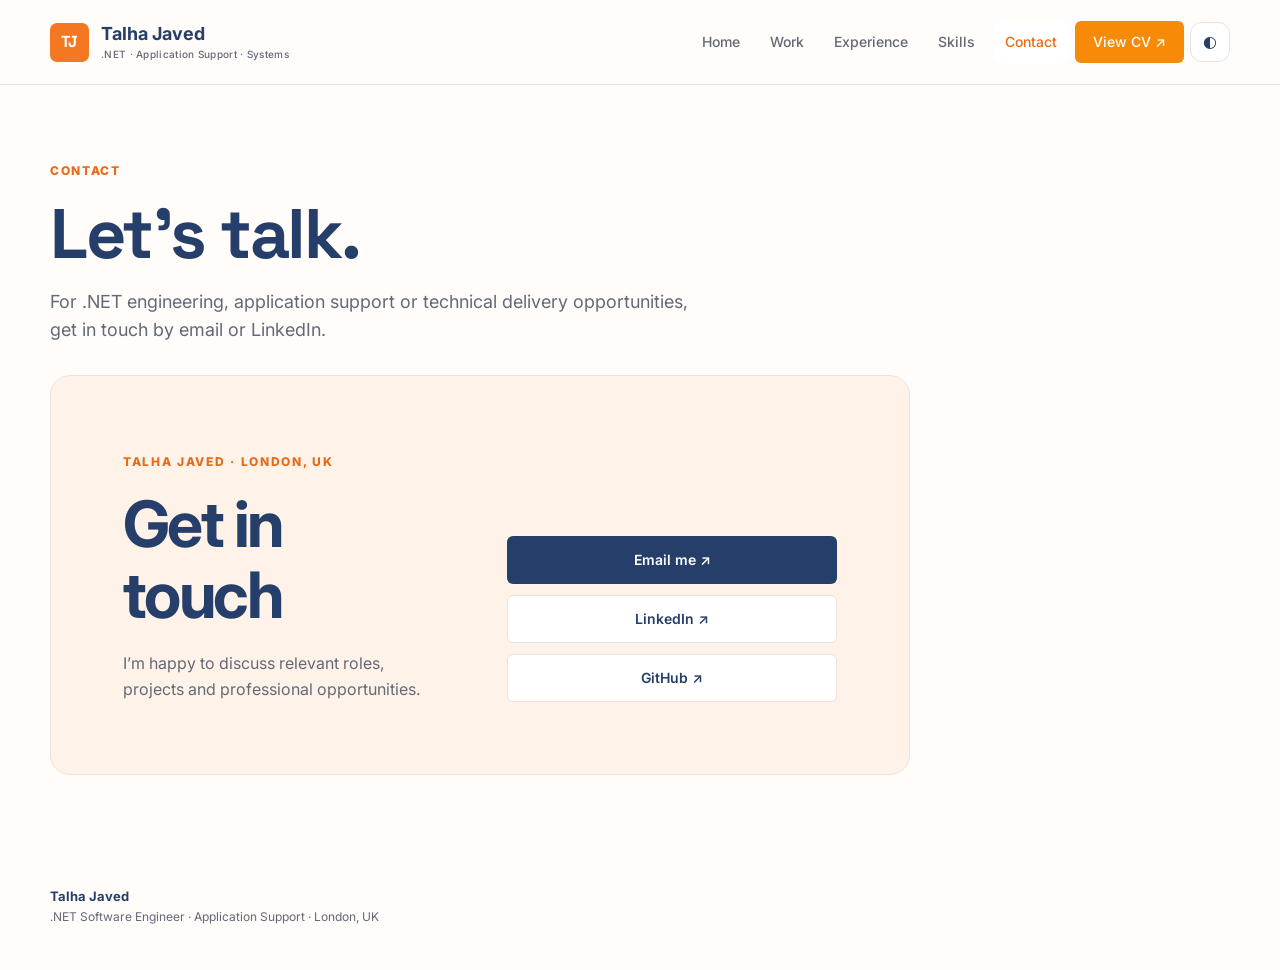
==== docs/contact.html @ e566cce7 "Create a dedicated Contact page" ====
<!doctype html>
<html lang="en">
<head>
  <meta charset="utf-8" />
  <meta name="viewport" content="width=device-width, initial-scale=1" />
  <meta name="theme-color" content="#fffcfa" />
  <meta name="description" content="Contact Talha Javed about .NET engineering, application support and technical delivery opportunities." />
  <meta name="author" content="Talha Javed" />
  <meta property="og:title" content="Contact | Talha Javed" />
  <meta property="og:description" content="Contact Talha Javed by email or LinkedIn." />
  <meta property="og:type" content="website" />
  <meta property="og:url" content="https://talhajavedawan.github.io/portfolio/contact.html" />
  <link rel="preconnect" href="https://fonts.googleapis.com" />
  <link rel="preconnect" href="https://fonts.gstatic.com" crossorigin />
  <link href="https://fonts.googleapis.com/css2?family=Inter:wght@400;500;600;700;800&family=Space+Grotesk:wght@600;700&display=swap" rel="stylesheet" />
  <link rel="stylesheet" href="./styles.css" />
  <title>Contact | Talha Javed</title>
  <style>
    .contact-page {padding-top:72px;min-height:65vh}
    .contact-page h1 {font-family:"Space Grotesk",Inter,sans-serif;font-size:clamp(42px,5.5vw,70px);line-height:1.1;letter-spacing:-.035em;margin:12px 0 16px}
    .contact-page .contact-lead {color:var(--muted);font-size:18px;max-width:640px;margin:0 0 30px}
    .contact-page .contact-card {max-width:860px}
    .nav-links a[aria-current] {color:var(--accent);background:var(--panel)}
    @media(max-width:820px){.contact-page{padding-top:40px}}
  </style>
</head>
<body>
  <header class="site-header">
    <nav class="nav shell" aria-label="Primary navigation">
      <a class="brand" href="./" aria-label="Talha Javed home">
        <span class="brand-mark">TJ</span>
        <span class="brand-copy">Talha Javed<small>.NET · Application Support · Systems</small></span>
      </a>
      <button class="menu-toggle" type="button" aria-label="Open navigation" aria-expanded="false">
        <span></span><span></span><span></span>
      </button>
      <div class="nav-links">
        <a href="./">Home</a>
        <a href="./work.html">Work</a>
        <a href="./experience.html">Experience</a>
        <a href="./portfolio.html#skills">Skills</a>
        <a href="./contact.html" aria-current="page">Contact</a>
        <a class="nav-cv" href="./cv/Talha_Javed_CV.pdf" target="_blank" rel="noopener noreferrer">View CV ↗</a>
        <button class="theme-toggle" type="button" aria-label="Toggle colour theme" title="Toggle colour theme"><span class="theme-icon" aria-hidden="true">◐</span></button>
      </div>
    </nav>
  </header>
  <main id="top">
    <section class="section shell contact-page">
      <span class="kicker">Contact</span>
      <h1>Let’s talk.</h1>
      <p class="contact-lead">For .NET engineering, application support or technical delivery opportunities, get in touch by email or LinkedIn.</p>
      <div class="contact-card">
        <div>
          <span class="kicker">Talha Javed · London, UK</span>
          <h2>Get in touch</h2>
          <p>I’m happy to discuss relevant roles, projects and professional opportunities.</p>
        </div>
        <div class="contact-actions">
          <a class="button button-primary" href="mailto:talhajavedawan7@gmail.com">Email me ↗</a>
          <a class="button button-secondary" href="https://www.linkedin.com/in/talha-javed-013319173/" target="_blank" rel="noopener noreferrer">LinkedIn ↗</a>
          <a class="button button-secondary" href="https://github.com/talhajavedawan" target="_blank" rel="noopener noreferrer">GitHub ↗</a>
        </div>
      </div>
    </section>
  </main>
  <footer class="site-footer shell"><div><strong>Talha Javed</strong><span>.NET Software Engineer · Application Support · London, UK</span></div></footer>
  <script src="./script.js"></script>
</body>
</html>
---- docs/styles.css ----
:root {
  --bg: #07111f;
  --bg-soft: #0b1626;
  --panel: rgba(16, 28, 47, 0.72);
  --panel-solid: #101c2f;
  --text: #f6f8fb;
  --muted: #9ca9ba;
  --line: rgba(255, 255, 255, 0.1);
  --accent: #73e5c2;
  --accent-2: #7bb7ff;
  --accent-3: #b59cff;
  --shadow: 0 24px 80px rgba(0, 0, 0, 0.36);
  --radius-xl: 30px;
  --radius-lg: 22px;
  --radius-md: 16px;
  --shell: 1180px;
}

html[data-theme="light"] {
  --bg: #f4f7fb;
  --bg-soft: #eaf0f7;
  --panel: rgba(255, 255, 255, 0.74);
  --panel-solid: #ffffff;
  --text: #102033;
  --muted: #5d6c7e;
  --line: rgba(16, 32, 51, 0.11);
  --accent: #0f9f80;
  --accent-2: #276ec9;
  --accent-3: #7858d7;
  --shadow: 0 22px 70px rgba(44, 72, 108, 0.16);
}

* { box-sizing: border-box; }
html { scroll-behavior: smooth; }
body {
  margin: 0;
  color: var(--text);
  background:
    radial-gradient(circle at 10% -10%, rgba(115, 229, 194, 0.08), transparent 32%),
    radial-gradient(circle at 100% 10%, rgba(123, 183, 255, 0.08), transparent 32%),
    var(--bg);
  font-family: Inter, system-ui, -apple-system, BlinkMacSystemFont, "Segoe UI", sans-serif;
  line-height: 1.6;
  overflow-x: hidden;
}

::selection { background: var(--accent); color: #07111f; }
a { color: inherit; text-decoration: none; }
button, input, textarea { font: inherit; }
img { max-width: 100%; display: block; }
button { color: inherit; }

.shell { width: min(calc(100% - 40px), var(--shell)); margin-inline: auto; }
.section { padding: 112px 0; }

.page-glow {
  position: fixed;
  width: 420px;
  height: 420px;
  border-radius: 999px;
  filter: blur(90px);
  opacity: .12;
  pointer-events: none;
  z-index: -1;
}
.page-glow-one { top: 12vh; left: -180px; background: var(--accent); }
.page-glow-two { top: 52vh; right: -220px; background: var(--accent-2); }

.site-header {
  position: sticky;
  top: 0;
  z-index: 50;
  padding: 14px 0;
  background: linear-gradient(to bottom, rgba(7, 17, 31, .88), rgba(7, 17, 31, .52), transparent);
  backdrop-filter: blur(14px);
}
html[data-theme="light"] .site-header {
  background: linear-gradient(to bottom, rgba(244, 247, 251, .9), rgba(244, 247, 251, .62), transparent);
}

.nav {
  min-height: 64px;
  display: flex;
  align-items: center;
  justify-content: space-between;
  gap: 28px;
  border: 1px solid var(--line);
  border-radius: 18px;
  padding: 10px 12px 10px 14px;
  background: color-mix(in srgb, var(--panel-solid) 76%, transparent);
  box-shadow: 0 8px 34px rgba(0,0,0,.08);
}
.brand { display: inline-flex; align-items: center; gap: 12px; min-width: 190px; }
.brand-mark {
  width: 39px;
  height: 39px;
  display: grid;
  place-items: center;
  border-radius: 12px;
  color: #06111c;
  background: linear-gradient(135deg, var(--accent), var(--accent-2));
  font-family: "Space Grotesk", sans-serif;
  font-weight: 800;
  letter-spacing: -.04em;
}
.brand-copy { display: flex; flex-direction: column; font-weight: 700; line-height: 1.1; }
.brand-copy small { color: var(--muted); margin-top: 5px; font-size: 11px; font-weight: 500; letter-spacing: .03em; }
.nav-links { display: flex; align-items: center; gap: 6px; }
.nav-links > a {
  padding: 10px 12px;
  border-radius: 10px;
  color: var(--muted);
  font-size: 14px;
  font-weight: 600;
  transition: .2s ease;
}
.nav-links > a:hover { color: var(--text); background: var(--panel); }
.theme-toggle, .menu-toggle {
  border: 1px solid var(--line);
  background: var(--panel);
  cursor: pointer;
}
.theme-toggle { width: 40px; height: 40px; border-radius: 12px; }
.menu-toggle { display: none; width: 42px; height: 42px; border-radius: 12px; padding: 11px; }
.menu-toggle span { display: block; height: 2px; background: currentColor; margin: 4px 0; border-radius: 2px; }

.hero {
  min-height: calc(100vh - 92px);
  display: grid;
  grid-template-columns: 1.05fr .95fr;
  align-items: center;
  gap: 76px;
  padding-top: 72px;
  padding-bottom: 84px;
}
.eyebrow, .kicker {
  text-transform: uppercase;
  letter-spacing: .14em;
  font-size: 12px;
  font-weight: 800;
  color: var(--accent);
}
.eyebrow { display: inline-flex; align-items: center; gap: 9px; margin-bottom: 22px; }
.status-dot {
  width: 8px; height: 8px; border-radius: 50%; background: var(--accent);
  box-shadow: 0 0 0 6px color-mix(in srgb, var(--accent) 15%, transparent);
}
.hero h1, .section-heading h2, .contact-card h2 {
  font-family: "Space Grotesk", Inter, sans-serif;
  letter-spacing: -.045em;
  line-height: .98;
  margin: 0;
}
.hero h1 { font-size: clamp(48px, 6.4vw, 82px); max-width: 780px; }
.hero h1 span { color: transparent; background: linear-gradient(110deg, var(--accent), var(--accent-2) 55%, var(--accent-3)); background-clip: text; -webkit-background-clip: text; }
.hero-lead { max-width: 650px; color: var(--muted); font-size: 18px; margin: 28px 0 24px; }
.hero-tags { display: flex; flex-wrap: wrap; gap: 9px; }
.hero-tags span, .project-stack span, .role-tag {
  border: 1px solid var(--line);
  background: var(--panel);
  border-radius: 999px;
  padding: 7px 11px;
  color: var(--muted);
  font-size: 12px;
  font-weight: 600;
}
.hero-actions { display: flex; align-items: center; flex-wrap: wrap; gap: 12px; margin-top: 32px; }
.button {
  min-height: 48px;
  display: inline-flex;
  align-items: center;
  justify-content: center;
  gap: 10px;
  padding: 0 18px;
  border-radius: 13px;
  border: 1px solid var(--line);
  font-size: 14px;
  font-weight: 750;
  transition: transform .2s ease, border-color .2s ease, background .2s ease;
}
.button:hover { transform: translateY(-2px); }
.button-primary { color: #05111c; background: linear-gradient(135deg, var(--accent), color-mix(in srgb, var(--accent-2) 75%, white)); border-color: transparent; }
.button-secondary { background: var(--panel); }
.button-secondary:hover { border-color: color-mix(in srgb, var(--accent) 55%, var(--line)); }
.text-link { color: var(--muted); font-weight: 700; font-size: 14px; padding: 10px; }
.text-link:hover { color: var(--text); }
.full { width: 100%; }

.hero-visual { position: relative; }
.visual-card {
  position: relative;
  border: 1px solid var(--line);
  border-radius: var(--radius-xl);
  background: var(--panel);
  overflow: hidden;
  box-shadow: var(--shadow);
  transform: perspective(1200px) rotateY(-4deg) rotateX(2deg);
}
.visual-card::after { content: ""; position: absolute; inset: 0; pointer-events: none; background: linear-gradient(150deg, rgba(255,255,255,.08), transparent 30%, transparent 72%, rgba(115,229,194,.06)); }
.visual-topbar { height: 46px; display: flex; align-items: center; gap: 7px; padding: 0 14px; border-bottom: 1px solid var(--line); }
.visual-topbar > span { width: 8px; height: 8px; border-radius: 50%; background: var(--line); }
.visual-topbar small { margin-left: auto; color: var(--muted); font-size: 11px; }
.visual-card img { width: 100%; min-height: 310px; object-fit: cover; object-position: center top; }
.visual-caption { display: flex; justify-content: space-between; align-items: center; gap: 14px; padding: 18px 20px 20px; }
.visual-caption div { display: flex; flex-direction: column; }
.visual-caption strong { font-size: 14px; }
.visual-caption span { color: var(--muted); font-size: 12px; margin-top: 2px; }
.visual-caption a { width: 38px; height: 38px; display: grid; place-items: center; border-radius: 11px; border: 1px solid var(--line); }
.floating-chip { position: absolute; z-index: 2; padding: 10px 13px; border-radius: 12px; border: 1px solid var(--line); background: color-mix(in srgb, var(--panel-solid) 90%, transparent); box-shadow: 0 12px 30px rgba(0,0,0,.2); font-size: 12px; font-weight: 700; }
.chip-one { left: -28px; bottom: 90px; }
.chip-two { right: -22px; top: 74px; }

.metrics {
  display: grid;
  grid-template-columns: repeat(4, 1fr);
  border: 1px solid var(--line);
  border-radius: var(--radius-lg);
  overflow: hidden;
  background: var(--panel);
}
.metrics article { padding: 24px 26px; min-height: 118px; display: flex; flex-direction: column; justify-content: center; border-right: 1px solid var(--line); }
.metrics article:last-child { border-right: 0; }
.metrics strong { font-family: "Space Grotesk"; font-size: 28px; line-height: 1; }
.metrics span { color: var(--muted); font-size: 12px; margin-top: 9px; }

.section-heading { display: grid; grid-template-columns: 1fr .75fr; align-items: end; gap: 50px; margin-bottom: 48px; }
.section-heading h2 { font-size: clamp(38px, 4.6vw, 62px); margin-top: 12px; max-width: 760px; }
.section-heading > p { color: var(--muted); margin: 0 0 4px; max-width: 540px; }

.project-grid { display: grid; grid-template-columns: repeat(2, 1fr); gap: 18px; }
.project-card {
  position: relative;
  border: 1px solid var(--line);
  border-radius: var(--radius-lg);
  padding: 30px;
  background: var(--panel);
  min-height: 315px;
  display: flex;
  flex-direction: column;
  transition: transform .25s ease, border-color .25s ease;
}
.project-card:hover { transform: translateY(-4px); border-color: color-mix(in srgb, var(--accent) 38%, var(--line)); }
.project-card-link::after { content: ""; position: absolute; inset: 0; border-radius: var(--radius-lg); }
.project-card-link:focus-visible { outline: 2px solid var(--accent); outline-offset: 4px; }
.project-card:has(.project-card-link) { cursor: pointer; }
.project-links { position: relative; z-index: 1; }
.project-featured { grid-row: span 2; min-height: 648px; background: linear-gradient(145deg, color-mix(in srgb, var(--accent) 10%, var(--panel-solid)), var(--panel)); }
.project-meta { display: flex; justify-content: space-between; gap: 10px; color: var(--muted); font-size: 11px; text-transform: uppercase; letter-spacing: .09em; }
.project-card h3 { font-family: "Space Grotesk"; font-size: clamp(30px, 4vw, 52px); line-height: 1; margin: auto 0 18px; letter-spacing: -.04em; }
.project-card p { color: var(--muted); margin: 0; max-width: 620px; }
.project-stack { display: flex; flex-wrap: wrap; gap: 7px; margin-top: 24px; }
.project-links { display: flex; gap: 24px; margin-top: 30px; font-size: 13px; font-weight: 700; }
.project-links a:hover { color: var(--accent); }

.smart-section, .skills-section { position: relative; border-block: 1px solid var(--line); background: color-mix(in srgb, var(--bg-soft) 65%, transparent); }
.smart-layout { display: grid; grid-template-columns: 1.15fr .85fr; gap: 22px; align-items: start; }
.smart-story { border-top: 1px solid var(--line); }
.story-block { display: grid; grid-template-columns: 60px 1fr; gap: 22px; padding: 30px 0; border-bottom: 1px solid var(--line); }
.story-number { color: var(--accent); font-family: "Space Grotesk"; font-size: 13px; }
.story-block h3 { font-size: 20px; margin: 0 0 8px; }
.story-block p { color: var(--muted); margin: 0; }
.impact-card { position: sticky; top: 112px; border: 1px solid var(--line); border-radius: var(--radius-lg); padding: 26px; background: var(--panel); }
.impact-card ul { list-style: none; padding: 0; margin: 22px 0 26px; }
.impact-card li { padding: 16px 0; border-bottom: 1px solid var(--line); }
.impact-card li:first-child { padding-top: 0; }
.impact-card li:last-child { border-bottom: 0; }
.impact-card strong, .impact-card span { display: block; }
.impact-card strong { font-size: 14px; }
.impact-card span { color: var(--muted); font-size: 12px; margin-top: 4px; }

.gallery-heading { display: flex; align-items: end; justify-content: space-between; gap: 30px; margin: 84px 0 24px; }
.gallery-heading h3 { font-family: "Space Grotesk"; font-size: 34px; letter-spacing: -.035em; margin: 7px 0 0; }
.gallery-heading p { color: var(--muted); font-size: 13px; margin: 0; }
.gallery { display: grid; grid-template-columns: repeat(2, 1fr); gap: 14px; }
.gallery-item {
  position: relative;
  min-height: 320px;
  overflow: hidden;
  padding: 0;
  border: 1px solid var(--line);
  border-radius: 20px;
  background: var(--panel-solid);
  cursor: zoom-in;
  text-align: left;
}
.gallery-wide { grid-column: 1 / -1; min-height: 460px; }
.gallery-item img { width: 100%; height: 100%; min-height: inherit; object-fit: cover; object-position: top center; transition: transform .4s ease; }
.gallery-item::after { content: ""; position: absolute; inset: 40% 0 0; background: linear-gradient(transparent, rgba(0,0,0,.72)); pointer-events: none; }
.gallery-item > span { position: absolute; z-index: 2; left: 22px; right: 22px; bottom: 20px; display: flex; justify-content: space-between; align-items: end; gap: 20px; color: #fff; }
.gallery-item strong, .gallery-item small { display: block; }
.gallery-item small { opacity: .7; margin-top: 3px; }
.gallery-item:hover img { transform: scale(1.025); }

.timeline { max-width: 960px; margin: 0 auto; }
.timeline-item { display: grid; grid-template-columns: 180px 1fr; gap: 36px; padding: 32px 0; border-top: 1px solid var(--line); }
.timeline-item:last-child { border-bottom: 1px solid var(--line); }
.timeline-date { color: var(--muted); font-size: 13px; font-weight: 700; padding-top: 6px; }
.timeline-content h3 { font-family: "Space Grotesk"; font-size: 28px; letter-spacing: -.03em; margin: 14px 0 8px; }
.timeline-content p { color: var(--muted); margin: 0; }

.skills-grid { display: grid; grid-template-columns: repeat(3, 1fr); gap: 14px; }
.skill-card { min-height: 250px; border: 1px solid var(--line); border-radius: 20px; padding: 24px; background: var(--panel); }
.skill-card > span { display: inline-grid; place-items: center; width: 34px; height: 34px; border-radius: 10px; background: color-mix(in srgb, var(--accent) 12%, transparent); color: var(--accent); font: 700 12px "Space Grotesk"; }
.skill-card h3 { font-family: "Space Grotesk"; font-size: 23px; letter-spacing: -.025em; margin: 72px 0 9px; }
.skill-card p { color: var(--muted); margin: 0; font-size: 14px; }

.principles { padding-top: 80px; padding-bottom: 80px; }
.quote-card { border: 1px solid var(--line); border-radius: var(--radius-xl); background: linear-gradient(140deg, color-mix(in srgb, var(--accent-3) 7%, var(--panel)), var(--panel)); padding: clamp(32px, 6vw, 72px); }
.quote-card blockquote { font-family: "Space Grotesk"; font-size: clamp(30px, 4.4vw, 56px); line-height: 1.08; letter-spacing: -.04em; margin: 22px 0; max-width: 1050px; }
.quote-card p { color: var(--muted); max-width: 670px; margin: 0; }

.contact-section { padding-top: 80px; }
.contact-card { display: grid; grid-template-columns: 1fr 330px; gap: 60px; align-items: end; border-radius: var(--radius-xl); padding: clamp(34px, 6vw, 72px); color: #07111f; background: linear-gradient(130deg, #74e4c3 0%, #9bd7ff 50%, #c1b4ff 100%); box-shadow: var(--shadow); }
.contact-card .kicker { color: rgba(7,17,31,.62); }
.contact-card h2 { font-size: clamp(38px, 5vw, 66px); margin-top: 14px; }
.contact-card p { max-width: 720px; color: rgba(7,17,31,.68); margin: 20px 0 0; }
.contact-actions { display: flex; flex-direction: column; gap: 11px; }
.contact-card .button-primary { background: #07111f; color: white; }
.contact-card .button-secondary { background: rgba(255,255,255,.35); border-color: rgba(7,17,31,.16); }
.contact-card .text-link { color: rgba(7,17,31,.7); text-align: center; }

.site-footer { display: flex; justify-content: space-between; gap: 30px; align-items: center; padding: 26px 0 44px; color: var(--muted); font-size: 12px; }
.site-footer > div { display: flex; flex-direction: column; }
.site-footer strong { color: var(--text); font-size: 13px; }
.site-footer p { margin: 0; }

.lightbox {
  width: min(94vw, 1240px);
  max-height: 90vh;
  padding: 0;
  border: 1px solid var(--line);
  border-radius: 20px;
  background: var(--panel-solid);
  color: var(--text);
  overflow: hidden;
  box-shadow: var(--shadow);
}
.lightbox::backdrop { background: rgba(0,0,0,.82); backdrop-filter: blur(8px); }
.lightbox img { width: 100%; max-height: 78vh; object-fit: contain; background: #05090f; }
.lightbox p { margin: 0; padding: 14px 18px 18px; color: var(--muted); font-size: 13px; }
.lightbox-close { position: absolute; top: 12px; right: 12px; z-index: 3; width: 40px; height: 40px; border: 1px solid rgba(255,255,255,.18); border-radius: 12px; background: rgba(0,0,0,.58); color: white; font-size: 25px; cursor: pointer; }

.reveal { opacity: 0; transform: translateY(18px); transition: opacity .65s ease, transform .65s ease; }
.reveal.is-visible { opacity: 1; transform: translateY(0); }

@media (max-width: 1000px) {
  .hero { grid-template-columns: 1fr; gap: 50px; min-height: auto; }
  .hero-copy { padding-top: 36px; }
  .hero-visual { width: min(720px, 96%); margin-inline: auto; }
  .section-heading { grid-template-columns: 1fr; gap: 18px; }
  .smart-layout { grid-template-columns: 1fr; }
  .impact-card { position: static; }
  .skills-grid { grid-template-columns: repeat(2, 1fr); }
  .contact-card { grid-template-columns: 1fr; }
}

@media (max-width: 820px) {
  .section { padding: 84px 0; }
  .menu-toggle { display: block; margin-left: auto; }
  .nav { position: relative; }
  .nav-links {
    display: none;
    position: absolute;
    top: calc(100% + 8px);
    left: 0;
    right: 0;
    padding: 10px;
    flex-direction: column;
    align-items: stretch;
    border: 1px solid var(--line);
    border-radius: 16px;
    background: var(--panel-solid);
    box-shadow: var(--shadow);
  }
  .nav-links.is-open { display: flex; }
  .nav-links > a { padding: 12px 14px; }
  .theme-toggle { width: 100%; }
  .metrics { grid-template-columns: repeat(2, 1fr); }
  .metrics article:nth-child(2) { border-right: 0; }
  .metrics article:nth-child(-n+2) { border-bottom: 1px solid var(--line); }
  .project-grid { grid-template-columns: 1fr; }
  .project-featured { grid-row: auto; min-height: 430px; }
  .gallery { grid-template-columns: 1fr; }
  .gallery-wide { grid-column: auto; min-height: 360px; }
  .timeline-item { grid-template-columns: 1fr; gap: 9px; }
}

@media (max-width: 620px) {
  .shell { width: min(calc(100% - 24px), var(--shell)); }
  .site-header { padding-top: 8px; }
  .brand-copy small { display: none; }
  .hero { padding-top: 42px; }
  .hero h1 { font-size: clamp(45px, 14vw, 68px); }
  .hero-lead { font-size: 16px; }
  .visual-card { transform: none; border-radius: 20px; }
  .visual-card img { min-height: 220px; }
  .floating-chip { display: none; }
  .metrics { grid-template-columns: 1fr; }
  .metrics article { border-right: 0; border-bottom: 1px solid var(--line); min-height: 100px; }
  .metrics article:last-child { border-bottom: 0; }
  .project-card { padding: 24px; min-height: 320px; }
  .project-featured { min-height: 420px; }
  .story-block { grid-template-columns: 42px 1fr; gap: 14px; }
  .gallery-heading { align-items: start; flex-direction: column; gap: 6px; }
  .gallery-item, .gallery-wide { min-height: 270px; }
  .gallery-item > span { flex-direction: column; align-items: start; gap: 4px; }
  .skills-grid { grid-template-columns: 1fr; }
  .skill-card { min-height: 210px; }
  .skill-card h3 { margin-top: 46px; }
  .contact-card { padding: 32px 24px; }
  .site-footer { align-items: flex-start; flex-direction: column; gap: 12px; }
}

@media (prefers-reduced-motion: reduce) {
  html { scroll-behavior: auto; }
  *, *::before, *::after { animation-duration: .01ms !important; animation-iteration-count: 1 !important; transition-duration: .01ms !important; }
  .reveal { opacity: 1; transform: none; }
}

/* Reference-inspired portfolio: warm white, navy and orange. */
:root,html[data-theme="light"]{--bg:#fffcfa;--bg-soft:#fff3e9;--panel:#fff;--panel-solid:#fff;--text:#263f6a;--muted:#646977;--line:#e9e3dd;--accent:#e86a16;--accent-2:#ff9600;--accent-3:#e86a16;--shadow:0 20px 55px rgba(66,46,29,.12);--radius-xl:20px;--radius-lg:14px}
html[data-theme="dark"]{--bg:#151c29;--bg-soft:#1c2637;--panel:#202c3f;--panel-solid:#202c3f;--text:#f3f5f8;--muted:#b7c0ce;--line:#354155;--accent:#ff9b4a;--accent-2:#ff9b4a;--accent-3:#ff9b4a;--shadow:0 20px 55px #0004}
body{background:var(--bg)}.page-glow{display:none}
.site-header,html[data-theme="light"] .site-header{background:var(--bg);border-bottom:1px solid var(--line);padding:10px 0}
.nav{border:0;border-radius:0;box-shadow:none;background:none;padding-inline:0}
.brand-mark{background:#f47722;color:#fff;border-radius:7px}.brand-copy{font-size:18px}.brand-copy small{font-size:10px}
.nav-links>a{font-weight:500}.nav-links>.nav-cv{background:#f78b08;color:#fff;padding:10px 18px;border-radius:6px}
.hero h1,.section-heading h2,.contact-card h2{font-family:Inter,system-ui,sans-serif;line-height:1.12;letter-spacing:-.04em}
.hero h1 span{background:none;color:var(--text);-webkit-text-fill-color:currentColor}
.hero{gap:55px}.home-hero{padding-top:110px!important;padding-bottom:110px!important;min-height:650px!important}
.home-hero h1{font-size:clamp(40px,4.6vw,64px)!important}.home-hero h1 em{color:var(--accent);font-style:normal}
.home-hero .intro-name{font-size:16px!important;color:var(--accent)!important;letter-spacing:.05em!important}
.hero-lead{line-height:1.8;max-width:530px}.hero-tags span{background:transparent;border:0;padding:0 15px 0 0;font-size:12px!important}
.button{border-radius:6px;font-weight:600;min-height:48px}.button-primary{background:#263f6a;color:#fff}.button-primary:hover{background:#e86a16}
.visual-card{border:7px solid var(--bg-soft);border-radius:16px;transform:none;box-shadow:var(--shadow)}.visual-card::after{display:none}.visual-topbar{background:var(--bg-soft)}
.visual-card img{object-fit:contain;min-height:0}.floating-chip{background:var(--panel-solid);box-shadow:var(--shadow)}
.metrics{border-inline:0;border-radius:0;background:transparent;padding:10px 0 28px}.metrics strong{color:var(--accent);font-size:32px}.metrics article{text-align:center;min-height:110px}
.section-heading h2{font-size:clamp(30px,3.5vw,46px)}.section{padding-block:85px}
.skills-grid{grid-template-columns:repeat(4,1fr);gap:24px}.skill-card{padding:28px 24px;min-height:230px;border:0;border-radius:10px;background:var(--bg-soft)}
.skill-card h3{margin-top:27px;font-size:20px}.skill-card>span{background:#fff;color:#e86a16;width:42px;height:42px}.skill-card p{font-size:14px}
.project-featured{background:var(--bg-soft)}.project-card h3{line-height:1.15}.project-card{box-shadow:none}
.contact-card{background:var(--bg-soft);color:var(--text);box-shadow:none;border:1px solid var(--line)}.contact-card .kicker{color:var(--accent)}.contact-card p,.contact-card .text-link{color:var(--muted)}.contact-card .button-secondary{background:var(--panel);border-color:var(--line)}.contact-card .button-primary{background:#263f6a}
.reference-work{padding-block:90px;background:var(--bg-soft);border-block:1px solid var(--line)}
.feature-row{display:grid;grid-template-columns:1.05fr 1fr;gap:70px;align-items:center}.feature-row h2{font-size:clamp(32px,4vw,48px);line-height:1.15;letter-spacing:-.04em;margin:15px 0 24px}
.feature-row p{color:var(--muted)}.feature-row .visual-card{border-color:var(--panel)}.feature-points{padding:0;list-style:none}.feature-points li{padding:13px 0;border-bottom:1px solid var(--line);color:var(--muted)}.feature-points b{display:block;color:var(--text);margin-bottom:4px}
@media(max-width:1100px){.skills-grid{grid-template-columns:repeat(2,1fr)}}@media(max-width:1000px){.home-hero{min-height:auto!important;padding-block:60px!important}.feature-row{grid-template-columns:1fr;gap:32px}}
@media(max-width:620px){.skills-grid{grid-template-columns:1fr}.metrics{grid-template-columns:repeat(2,1fr)}.metrics article{border:0!important}.home-hero{padding-block:40px!important}.reference-work{padding-block:55px}.section{padding-block:55px}.hero-tags{gap:12px}}
.reveal{opacity:1;transform:none}
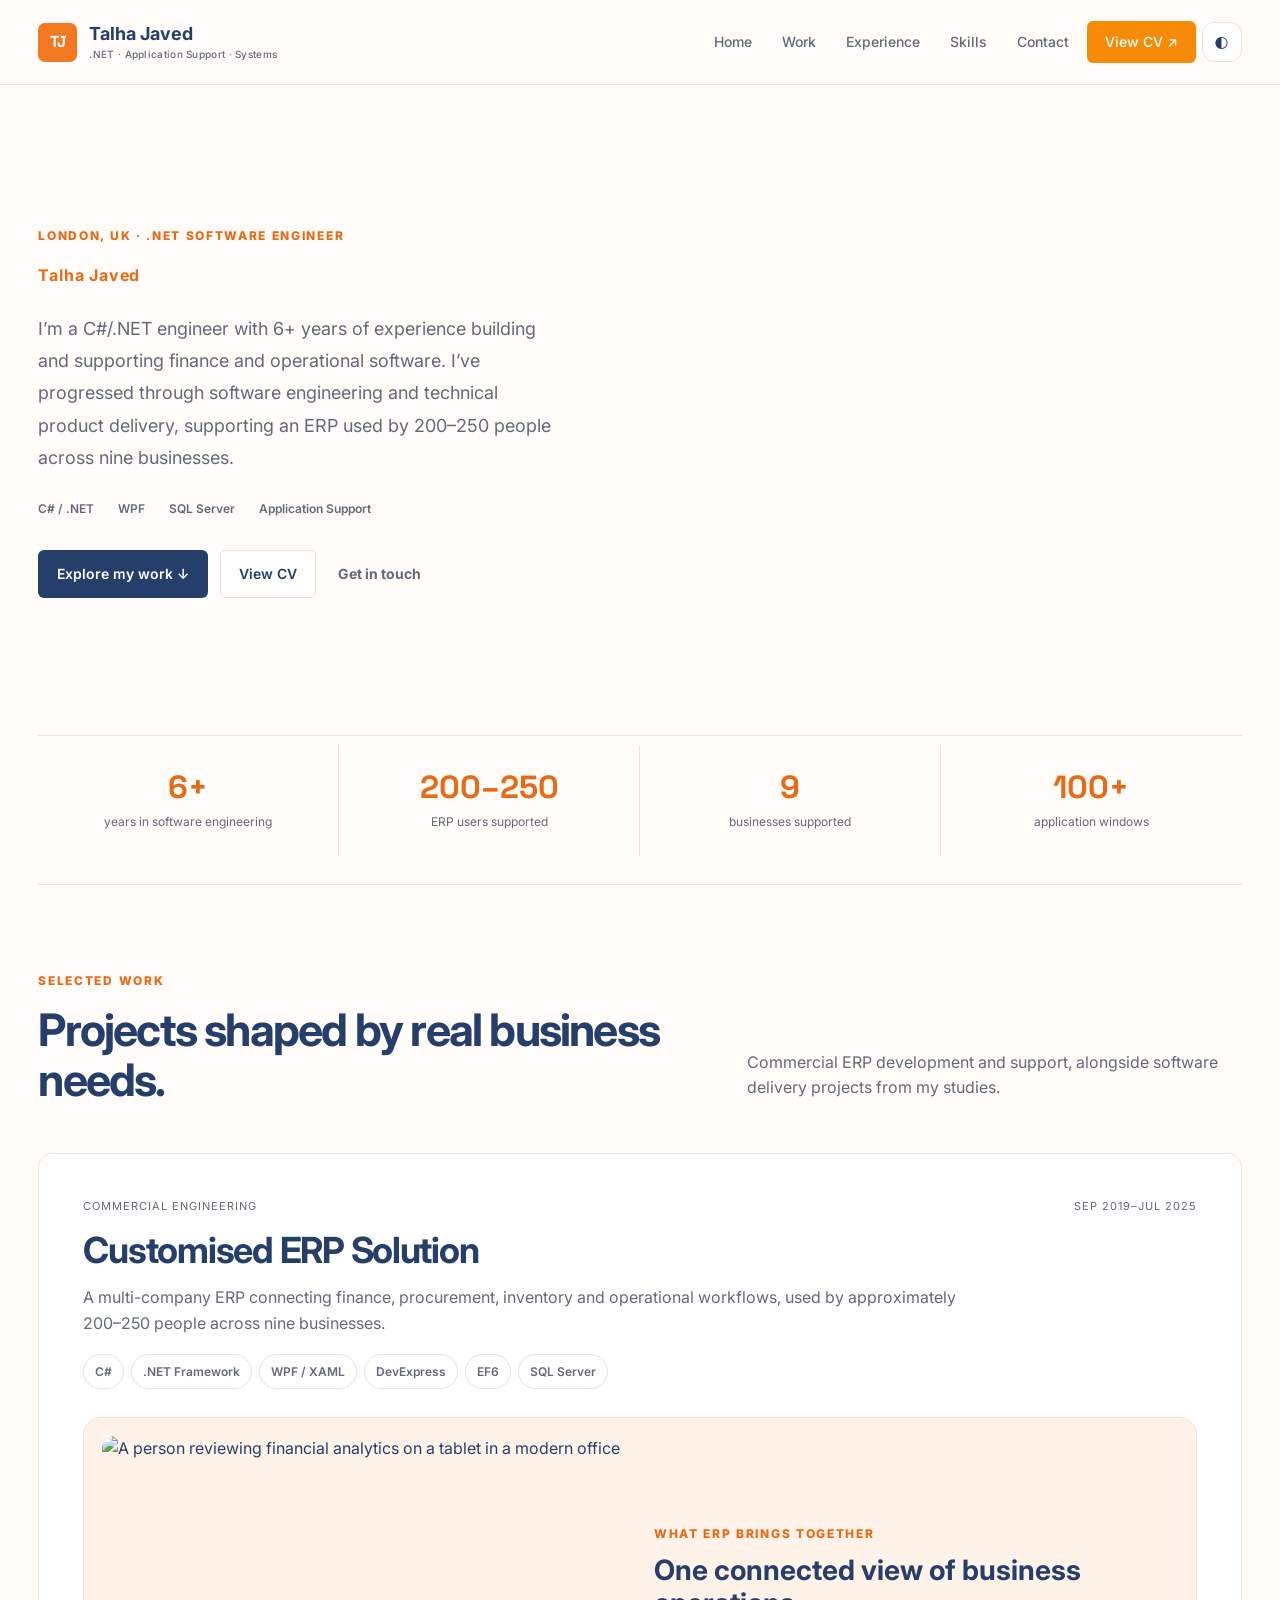
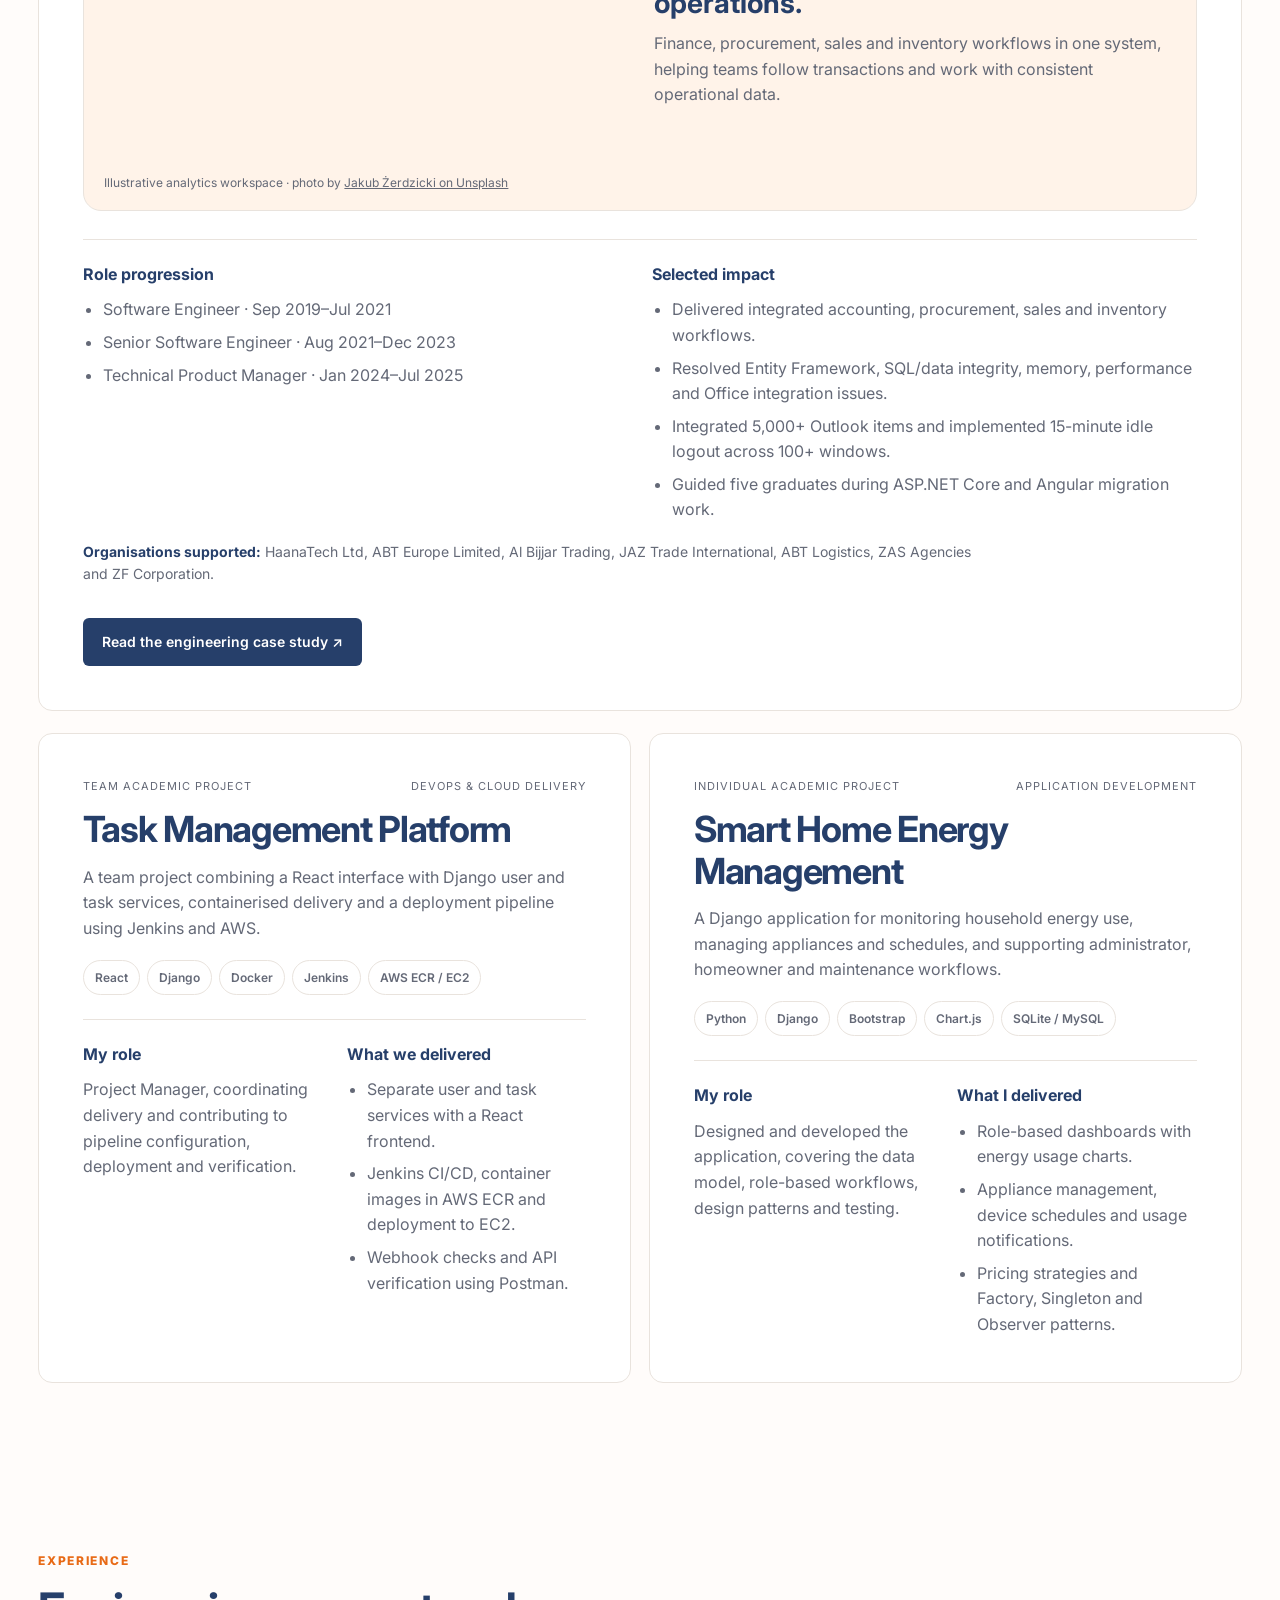
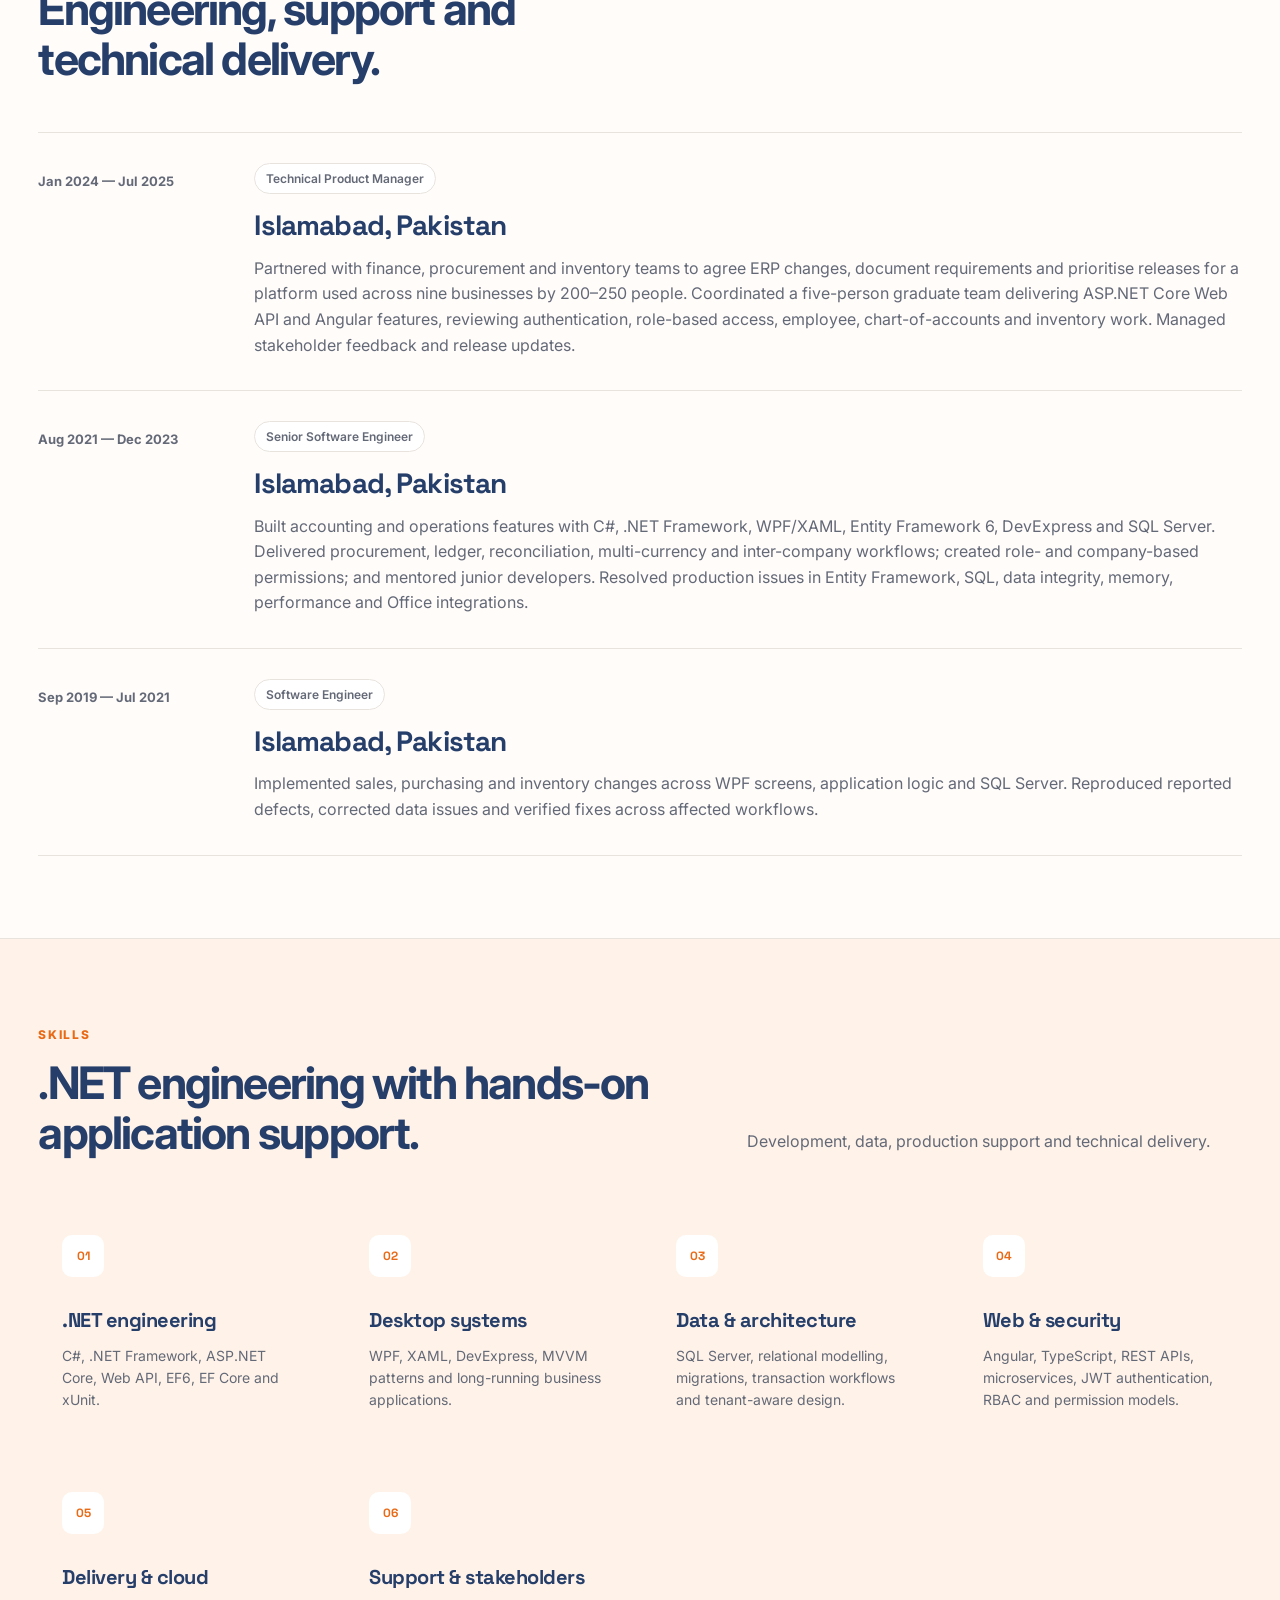
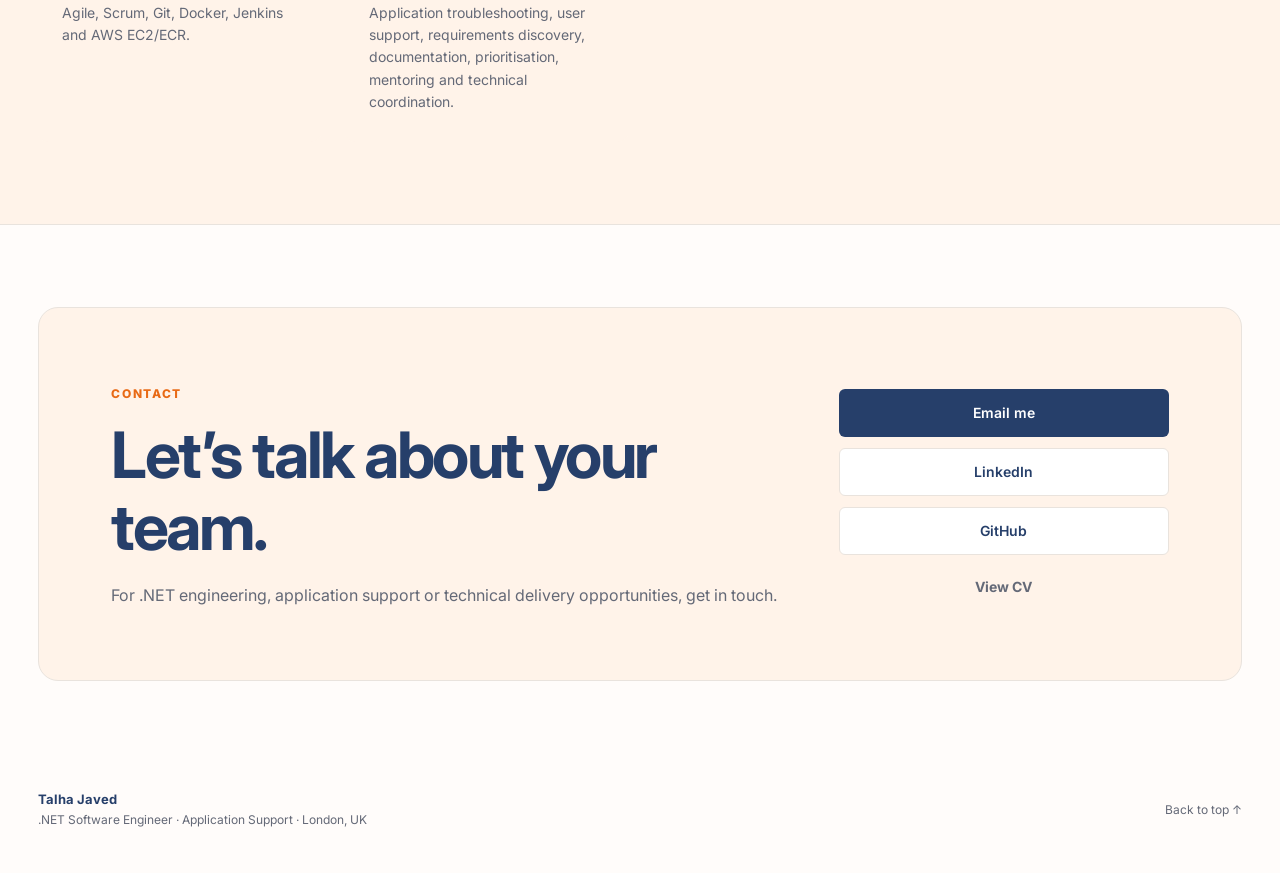
==== commit 8a1d71b5: "Move contact section to homepage" ====
--- a/docs/contact.html
+++ b/docs/contact.html
@@ -3,68 +3,12 @@
 <head>
   <meta charset="utf-8" />
   <meta name="viewport" content="width=device-width, initial-scale=1" />
-  <meta name="theme-color" content="#fffcfa" />
-  <meta name="description" content="Contact Talha Javed about .NET engineering, application support and technical delivery opportunities." />
-  <meta name="author" content="Talha Javed" />
-  <meta property="og:title" content="Contact | Talha Javed" />
-  <meta property="og:description" content="Contact Talha Javed by email or LinkedIn." />
-  <meta property="og:type" content="website" />
-  <meta property="og:url" content="https://talhajavedawan.github.io/portfolio/contact.html" />
-  <link rel="preconnect" href="https://fonts.googleapis.com" />
-  <link rel="preconnect" href="https://fonts.gstatic.com" crossorigin />
-  <link href="https://fonts.googleapis.com/css2?family=Inter:wght@400;500;600;700;800&family=Space+Grotesk:wght@600;700&display=swap" rel="stylesheet" />
-  <link rel="stylesheet" href="./styles.css" />
-  <title>Contact | Talha Javed</title>
-  <style>
-    .contact-page {padding-top:72px;min-height:65vh}
-    .contact-page h1 {font-family:"Space Grotesk",Inter,sans-serif;font-size:clamp(42px,5.5vw,70px);line-height:1.1;letter-spacing:-.035em;margin:12px 0 16px}
-    .contact-page .contact-lead {color:var(--muted);font-size:18px;max-width:640px;margin:0 0 30px}
-    .contact-page .contact-card {max-width:860px}
-    .nav-links a[aria-current] {color:var(--accent);background:var(--panel)}
-    @media(max-width:820px){.contact-page{padding-top:40px}}
-  </style>
+  <meta http-equiv="refresh" content="0;url=./#contact" />
+  <link rel="canonical" href="https://talhajavedawan.github.io/portfolio/#contact" />
+  <title>Contact moved | Talha Javed</title>
 </head>
 <body>
-  <header class="site-header">
-    <nav class="nav shell" aria-label="Primary navigation">
-      <a class="brand" href="./" aria-label="Talha Javed home">
-        <span class="brand-mark">TJ</span>
-        <span class="brand-copy">Talha Javed<small>.NET · Application Support · Systems</small></span>
-      </a>
-      <button class="menu-toggle" type="button" aria-label="Open navigation" aria-expanded="false">
-        <span></span><span></span><span></span>
-      </button>
-      <div class="nav-links">
-        <a href="./">Home</a>
-        <a href="./work.html">Work</a>
-        <a href="./experience.html">Experience</a>
-        <a href="./portfolio.html#skills">Skills</a>
-        <a href="./contact.html" aria-current="page">Contact</a>
-        <a class="nav-cv" href="./cv/Talha_Javed_CV.pdf" target="_blank" rel="noopener noreferrer">View CV ↗</a>
-        <button class="theme-toggle" type="button" aria-label="Toggle colour theme" title="Toggle colour theme"><span class="theme-icon" aria-hidden="true">◐</span></button>
-      </div>
-    </nav>
-  </header>
-  <main id="top">
-    <section class="section shell contact-page">
-      <span class="kicker">Contact</span>
-      <h1>Let’s talk.</h1>
-      <p class="contact-lead">For .NET engineering, application support or technical delivery opportunities, get in touch by email or LinkedIn.</p>
-      <div class="contact-card">
-        <div>
-          <span class="kicker">Talha Javed · London, UK</span>
-          <h2>Get in touch</h2>
-          <p>I’m happy to discuss relevant roles, projects and professional opportunities.</p>
-        </div>
-        <div class="contact-actions">
-          <a class="button button-primary" href="mailto:talhajavedawan7@gmail.com">Email me ↗</a>
-          <a class="button button-secondary" href="https://www.linkedin.com/in/talha-javed-013319173/" target="_blank" rel="noopener noreferrer">LinkedIn ↗</a>
-          <a class="button button-secondary" href="https://github.com/talhajavedawan" target="_blank" rel="noopener noreferrer">GitHub ↗</a>
-        </div>
-      </div>
-    </section>
-  </main>
-  <footer class="site-footer shell"><div><strong>Talha Javed</strong><span>.NET Software Engineer · Application Support · London, UK</span></div></footer>
-  <script src="./script.js"></script>
+  <p>This section is now part of the <a href="./#contact">one-page portfolio</a>.</p>
+  <script>location.replace("./"+(location.hash || "#contact"));</script>
 </body>
-</html>
+</html>
